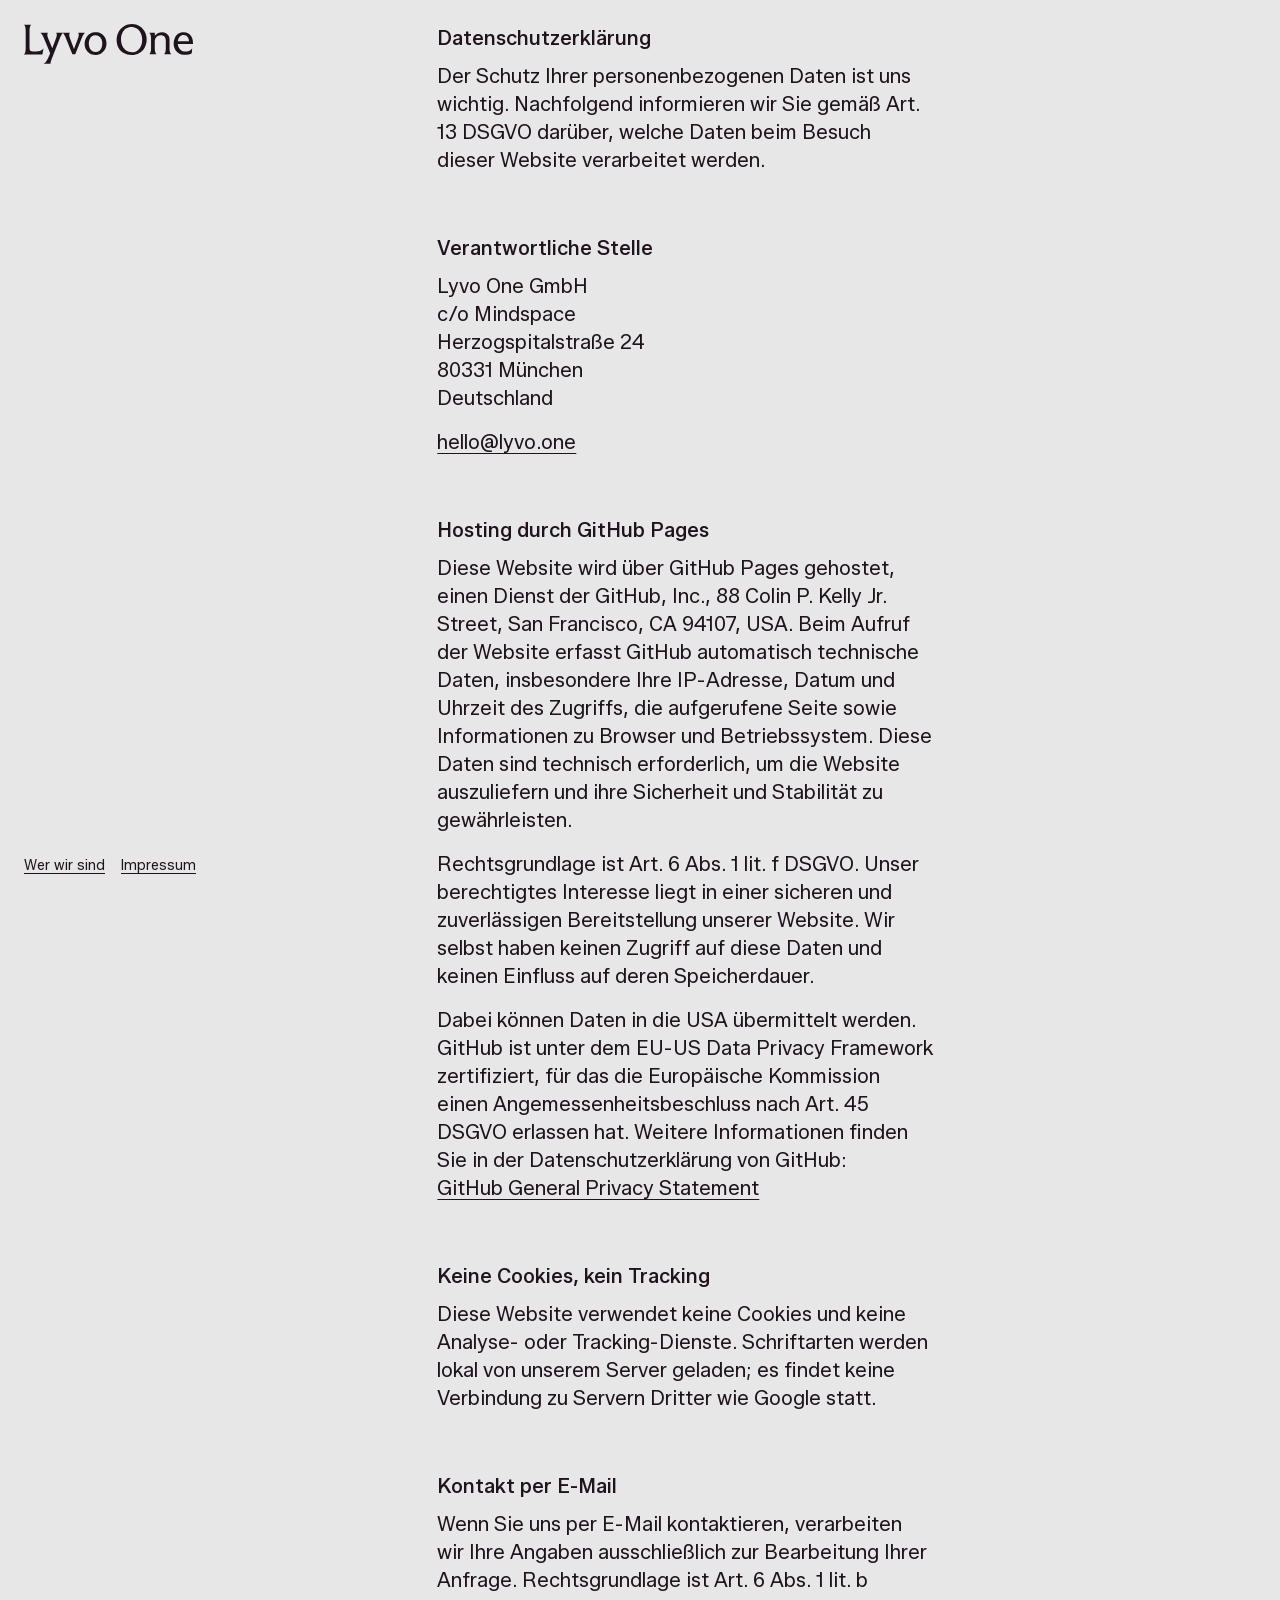
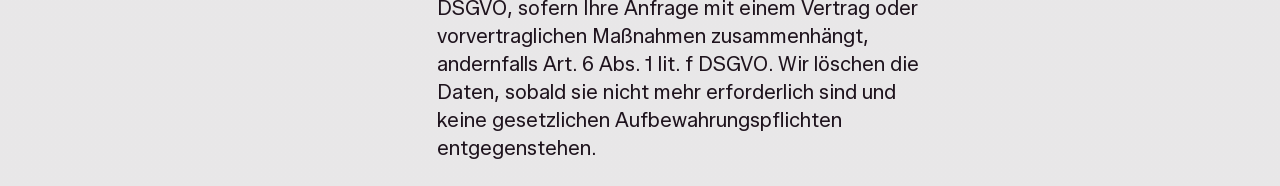
==== datenschutz.html @ 7148ee79 "Landingpage an neuen Figma-Stand anpassen - Desktop (ab 1024px): Logo, Inhalt und Navigation in der " ====
<!DOCTYPE html>
<html lang="de">
<head>
  <meta charset="utf-8">
  <meta name="viewport" content="width=device-width, initial-scale=1">
  <!-- TODO Meta: finalen Titel und Beschreibung eintragen -->
  <title>Datenschutzerklärung – Lyvo One</title>
  <meta name="description" content="Datenschutzerklärung der Lyvo One GmbH, München.">

  <!-- TODO Meta: BASE-URL auf die finale Domain ändern -->
  <link rel="canonical" href="https://lyvoone.github.io/datenschutz.html">
  <meta property="og:type" content="website">
  <meta property="og:locale" content="de_DE">
  <meta property="og:site_name" content="Lyvo One">
  <meta property="og:url" content="https://lyvoone.github.io/datenschutz.html">
  <meta property="og:title" content="Datenschutzerklärung – Lyvo One">
  <meta property="og:description" content="Datenschutzerklärung der Lyvo One GmbH, München.">
  <meta property="og:image" content="https://lyvoone.github.io/images/social-preview.jpg">
  <meta property="og:image:width" content="1280">
  <meta property="og:image:height" content="720">
  <meta property="og:image:alt" content="Lyvo One – Frau steht auf Felsen am Meer">
  <meta name="twitter:card" content="summary_large_image">
  <link rel="stylesheet" href="fonts/fonts.css">
  <link rel="stylesheet" href="css/styles.css">
</head>
<body>
  <div class="page page--legal">
    <header class="site-header">
      <a class="logo" href="index.html">
        <img src="images/logo.svg" alt="Lyvo One – zur Startseite" width="170" height="40">
      </a>
    </header>

    <main class="site-main">
      <div class="legal text">
        <section>
          <h1 class="h3">Datenschutzerklärung</h1>
          <p>Der Schutz Ihrer personenbezogenen Daten ist uns wichtig. Nachfolgend informieren wir Sie gemäß Art. 13 DSGVO darüber, welche Daten beim Besuch dieser Website verarbeitet werden.</p>
        </section>

        <section>
          <h2 class="h3">Verantwortliche Stelle</h2>
          <p>Lyvo One GmbH<br>c/o Mindspace<br>Herzogspitalstraße 24<br>80331 München<br>Deutschland</p>
          <p><a class="text-link text-link--plain" href="mailto:hello@lyvo.one">hello@lyvo.one</a></p>
        </section>

        <section>
          <h2 class="h3">Hosting durch GitHub Pages</h2>
          <p>Diese Website wird über GitHub Pages gehostet, einen Dienst der GitHub, Inc., 88 Colin P. Kelly Jr. Street, San Francisco, CA 94107, USA. Beim Aufruf der Website erfasst GitHub automatisch technische Daten, insbesondere Ihre IP-Adresse, Datum und Uhrzeit des Zugriffs, die aufgerufene Seite sowie Informationen zu Browser und Betriebssystem. Diese Daten sind technisch erforderlich, um die Website auszuliefern und ihre Sicherheit und Stabilität zu gewährleisten.</p>
          <p>Rechtsgrundlage ist Art. 6 Abs. 1 lit. f DSGVO. Unser berechtigtes Interesse liegt in einer sicheren und zuverlässigen Bereitstellung unserer Website. Wir selbst haben keinen Zugriff auf diese Daten und keinen Einfluss auf deren Speicherdauer.</p>
          <p>Dabei können Daten in die USA übermittelt werden. GitHub ist unter dem EU-US Data Privacy Framework zertifiziert, für das die Europäische Kommission einen Angemessenheitsbeschluss nach Art. 45 DSGVO erlassen hat. Weitere Informationen finden Sie in der Datenschutzerklärung von GitHub:<br><a class="text-link" href="https://docs.github.com/de/site-policy/privacy-policies/github-general-privacy-statement" target="_blank" rel="noopener">GitHub General Privacy Statement</a></p>
        </section>

        <section>
          <h2 class="h3">Keine Cookies, kein Tracking</h2>
          <p>Diese Website verwendet keine Cookies und keine Analyse- oder Tracking-Dienste. Schriftarten werden lokal von unserem Server geladen; es findet keine Verbindung zu Servern Dritter wie Google statt.</p>
        </section>

        <!-- TODO Newsletter: Abschnitt zur Newsletter-Anmeldung (Anbieter, Double-Opt-in,
             Rechtsgrundlage Art. 6 Abs. 1 lit. a DSGVO, Widerruf) ergänzen, sobald der Anbieter feststeht. -->

        <section>
          <h2 class="h3">Kontakt per E-Mail</h2>
          <p>Wenn Sie uns per E-Mail kontaktieren, verarbeiten wir Ihre Angaben ausschließlich zur Bearbeitung Ihrer Anfrage. Rechtsgrundlage ist Art. 6 Abs. 1 lit. b DSGVO, sofern Ihre Anfrage mit einem Vertrag oder vorvertraglichen Maßnahmen zusammenhängt, andernfalls Art. 6 Abs. 1 lit. f DSGVO. Wir löschen die Daten, sobald sie nicht mehr erforderlich sind und keine gesetzlichen Aufbewahrungspflichten entgegenstehen.</p>
        </section>
      </div>
    </main>

    <footer class="site-footer">
      <a class="meta-link" href="wer-wir-sind.html">Wer wir sind</a>
      <a class="meta-link" href="impressum.html">Impressum</a>
    </footer>
  </div>
</body>
</html>
---- fonts/fonts.css ----
/* vietnamese */
@font-face {
  font-family: 'Zalando Sans';
  font-style: normal;
  font-weight: 400;
  font-stretch: 100%;
  font-display: swap;
  src: url(zalando-sans-vietnamese.woff2) format('woff2');
  unicode-range: U+0102-0103, U+0110-0111, U+0128-0129, U+0168-0169, U+01A0-01A1, U+01AF-01B0, U+0300-0301, U+0303-0304, U+0308-0309, U+0323, U+0329, U+1EA0-1EF9, U+20AB;
}
/* latin-ext */
@font-face {
  font-family: 'Zalando Sans';
  font-style: normal;
  font-weight: 400;
  font-stretch: 100%;
  font-display: swap;
  src: url(zalando-sans-latin-ext.woff2) format('woff2');
  unicode-range: U+0100-02BA, U+02BD-02C5, U+02C7-02CC, U+02CE-02D7, U+02DD-02FF, U+0304, U+0308, U+0329, U+1D00-1DBF, U+1E00-1E9F, U+1EF2-1EFF, U+2020, U+20A0-20AB, U+20AD-20C0, U+2113, U+2C60-2C7F, U+A720-A7FF;
}
/* latin */
@font-face {
  font-family: 'Zalando Sans';
  font-style: normal;
  font-weight: 400;
  font-stretch: 100%;
  font-display: swap;
  src: url(zalando-sans-latin.woff2) format('woff2');
  unicode-range: U+0000-00FF, U+0131, U+0152-0153, U+02BB-02BC, U+02C6, U+02DA, U+02DC, U+0304, U+0308, U+0329, U+2000-206F, U+20AC, U+2122, U+2191, U+2193, U+2212, U+2215, U+FEFF, U+FFFD;
}
/* vietnamese */
@font-face {
  font-family: 'Zalando Sans';
  font-style: normal;
  font-weight: 500;
  font-stretch: 100%;
  font-display: swap;
  src: url(zalando-sans-vietnamese.woff2) format('woff2');
  unicode-range: U+0102-0103, U+0110-0111, U+0128-0129, U+0168-0169, U+01A0-01A1, U+01AF-01B0, U+0300-0301, U+0303-0304, U+0308-0309, U+0323, U+0329, U+1EA0-1EF9, U+20AB;
}
/* latin-ext */
@font-face {
  font-family: 'Zalando Sans';
  font-style: normal;
  font-weight: 500;
  font-stretch: 100%;
  font-display: swap;
  src: url(zalando-sans-latin-ext.woff2) format('woff2');
  unicode-range: U+0100-02BA, U+02BD-02C5, U+02C7-02CC, U+02CE-02D7, U+02DD-02FF, U+0304, U+0308, U+0329, U+1D00-1DBF, U+1E00-1E9F, U+1EF2-1EFF, U+2020, U+20A0-20AB, U+20AD-20C0, U+2113, U+2C60-2C7F, U+A720-A7FF;
}
/* latin */
@font-face {
  font-family: 'Zalando Sans';
  font-style: normal;
  font-weight: 500;
  font-stretch: 100%;
  font-display: swap;
  src: url(zalando-sans-latin.woff2) format('woff2');
  unicode-range: U+0000-00FF, U+0131, U+0152-0153, U+02BB-02BC, U+02C6, U+02DA, U+02DC, U+0304, U+0308, U+0329, U+2000-206F, U+20AC, U+2122, U+2191, U+2193, U+2212, U+2215, U+FEFF, U+FFFD;
}
---- css/styles.css ----
/* ==========================================================================
   Lyvo One – Interim Landingpage
   Tokens 1:1 aus den Figma-Variablen (Collection 1) und Textstilen.
   Mobile first, Desktop-Layout ab 1024px.
   ========================================================================== */

/* Design Tokens
   ========================================================================== */
:root {
  /* color */
  --color-dark: #1f141e;
  --color-dark-subtle: rgb(31 20 30 / 0.7);
  --color-dark-muted: rgb(31 20 30 / 0.4);
  --color-dark-20: rgb(31 20 30 / 0.2);
  --color-dark-10: rgb(31 20 30 / 0.1);
  --color-dark-5: rgb(31 20 30 / 0.05);
  --color-dark-0: rgb(31 20 30 / 0);
  --color-light: #ffffff;
  --color-light-subtle: rgb(255 255 255 / 0.6);
  --color-light-muted: rgb(255 255 255 / 0.4);
  --color-light-20: rgb(255 255 255 / 0.2);
  --color-light-10: rgb(255 255 255 / 0.15);
  --color-light-5: rgb(255 255 255 / 0.05);
  --color-light-0: rgb(255 255 255 / 0);
  --color-error: #b14945;

  /* spacing */
  --spacing-xx-small: 2px;
  --spacing-x-small: 4px;
  --spacing-small: 8px;
  --spacing-medium: 16px;
  --spacing-large: 24px;
  --spacing-x-large: 32px;
  --spacing-xx-large: 48px;
  --spacing-xxx-large: 96px;
  --spacing-big: 192px;

  /* radius */
  --radius-small: 4px;
  --radius-medium: 8px;
  --radius-large: 16px;
  --radius-x-large: 24px;
  --radius-xx-large: 48px;
  --radius-full: 9999px;

  /* typography */
  --font-family: "Zalando Sans", system-ui, -apple-system, "Segoe UI", Helvetica, Arial, sans-serif;
  --font-size-text: 20px;
  --font-size-form: 16px;
  --font-size-meta: 14px;
  --font-size-cta: 12px;
  --line-height: 1.4;        /* Textstile "text", "h3", "form-text", "meta" */
  --line-height-tight: 1.3;  /* Bildunterschrift */
  --paragraph-spacing: 10px; /* nach Zwischenüberschriften */

  --transition: 150ms ease-out;
}

/* Reset
   ========================================================================== */
*,
*::before,
*::after {
  box-sizing: border-box;
}

html {
  -webkit-text-size-adjust: 100%;
  text-size-adjust: 100%;
  /* Seitenhintergrund: color/dark-10 über color/light */
  background-color: var(--color-light);
  background-image: linear-gradient(var(--color-dark-10), var(--color-dark-10));
}

body,
h1,
h2,
p,
figure {
  margin: 0;
}

h1,
h2 {
  font-size: inherit;
  font-weight: inherit;
}

img {
  display: block;
  max-width: 100%;
  height: auto;
}

a {
  color: inherit;
}

.visually-hidden {
  position: absolute;
  width: 1px;
  height: 1px;
  margin: -1px;
  padding: 0;
  overflow: hidden;
  clip: rect(0 0 0 0);
  white-space: nowrap;
  border: 0;
}

:focus-visible {
  outline: 2px solid var(--color-dark);
  outline-offset: 2px;
}

/* Textstile (Figma: text, h3)
   ========================================================================== */
body {
  font-family: var(--font-family);
  font-size: var(--font-size-text);
  font-weight: 400;
  line-height: var(--line-height);
  color: var(--color-dark);
  -webkit-font-smoothing: antialiased;
  -moz-osx-font-smoothing: grayscale;
}

.text {
  font-size: var(--font-size-text);
  font-weight: 400;
  line-height: var(--line-height);
}

.text p + p {
  margin-top: var(--spacing-medium);
}

.h3 {
  font-size: var(--font-size-text);
  font-weight: 500;
  line-height: var(--line-height);
}

/* Textstil "meta" */
.meta-text {
  font-size: var(--font-size-meta);
  line-height: var(--line-height);
  color: var(--color-dark-subtle);
}

/* Komponenten
   ========================================================================== */

/* logo */
.logo {
  display: block;
  width: 170px;
  height: 40px;
}

.logo img {
  width: 100%;
  height: 100%;
}

/* button – type=meta-link */
.meta-link {
  display: inline-flex;
  align-items: center;
  justify-content: center;
  border-radius: var(--radius-small);
  font-size: var(--font-size-meta);
  line-height: var(--line-height);
  color: var(--color-dark);
  text-decoration: underline;
  text-decoration-thickness: from-font;
  text-underline-position: from-font;
  white-space: nowrap;
  transition: color var(--transition);
}

.meta-link:hover {
  color: var(--color-dark-subtle);
}

/* Inline-Links im Fließtext */
.text-link {
  text-decoration: underline;
  text-decoration-thickness: from-font;
  text-underline-position: from-font;
  transition: color var(--transition);
}

.text-link:hover {
  color: var(--color-dark-subtle);
}

/* button – type=primary (Textstil "cta") */
.button {
  display: inline-flex;
  flex: none;
  align-items: center;
  justify-content: center;
  height: 56px;
  padding: 0 var(--spacing-large);
  border: 0;
  border-radius: var(--radius-small);
  background-color: var(--color-dark);
  color: var(--color-light);
  font-family: inherit;
  font-size: var(--font-size-cta);
  font-weight: 500;
  font-stretch: 110%;
  line-height: 1;
  letter-spacing: 0.1em;
  text-transform: uppercase;
  white-space: nowrap;
  cursor: pointer;
  transition: background-color var(--transition);
}

.button:hover {
  background-color: var(--color-dark-subtle);
}

.button:disabled {
  cursor: progress;
  background-color: var(--color-dark-subtle);
}

/* Eingabefeld (Textstil "form-text") */
.input {
  flex: 1 1 auto;
  min-width: 0;
  height: 56px;
  padding: var(--spacing-small) var(--spacing-medium);
  border: 0;
  border-radius: var(--radius-small);
  background-color: var(--color-dark-10);
  color: var(--color-dark);
  font-family: inherit;
  font-size: var(--font-size-form);
  line-height: var(--line-height);
}

.input::placeholder {
  color: var(--color-dark-muted);
  opacity: 1;
}

/* form – Newsletter */
.newsletter {
  display: flex;
  flex-direction: column;
  gap: var(--spacing-small);
}

.newsletter__row {
  display: flex;
  gap: var(--spacing-small);
}

.newsletter__error {
  font-size: var(--font-size-meta);
  line-height: var(--line-height);
  color: var(--color-error);
}

[hidden] {
  display: none !important;
}

/* Seitenlayout – Mobile
   ========================================================================== */
.page {
  display: flex;
  flex-direction: column;
  gap: var(--spacing-large);
  min-height: 100vh;
  min-height: 100svh;
  padding: var(--spacing-xx-large) var(--spacing-large);
}

.site-main {
  display: flex;
  flex-direction: column;
  gap: var(--spacing-large);
}

.site-footer {
  display: flex;
  justify-content: flex-end;
  align-items: flex-end;
  gap: var(--spacing-medium);
  margin-top: auto;
}

/* Home */
.page--home .site-footer {
  /* Figma: Links direkt unter dem Hinweistext, linksbündig */
  justify-content: flex-start;
  margin-top: 0;
}

.hero {
  width: 100%;
  height: auto;
  aspect-ratio: 1 / 1;
  border-radius: var(--radius-small);
  object-fit: cover;
  object-position: 100% 100%;
}

.intro {
  display: flex;
  flex-direction: column;
  gap: var(--spacing-large);
}

/* Team */
.team {
  display: flex;
  flex-direction: column;
  gap: var(--spacing-large);
}

.team__member {
  display: flex;
  flex-direction: column;
  gap: var(--spacing-small);
  width: 50%;
  margin-left: auto;
}

.team__member img {
  width: 100%;
  aspect-ratio: 1;
  border-radius: var(--radius-small);
  object-fit: cover;
}

.team__member figcaption {
  font-size: var(--font-size-meta);
  line-height: var(--line-height-tight);
  letter-spacing: 0.02em;
  white-space: nowrap;
}

/* Impressum und Datenschutz */
.legal {
  max-width: 496px;
}

.legal section > * + * {
  margin-top: var(--spacing-medium);
}

.legal .h3 + * {
  margin-top: var(--paragraph-spacing);
}

.legal section + section {
  /* Leerzeile (1 × Zeilenhöhe) + 2 × Absatzabstand */
  margin-top: calc(var(--font-size-text) * var(--line-height) + 2 * var(--spacing-medium));
}

/* Seitenlayout – Tablet
   ========================================================================== */
@media (min-width: 600px) {
  .hero {
    aspect-ratio: 3 / 2;
    object-position: 64% 100%;
  }
}

/* Seitenlayout – Desktop (ab 1024px)
   Linke Spalte: Logo oben, Navigation unten. Ihre Breite entspricht einer von
   drei Spalten mit spacing/x-large Abstand (Figma: 442.67px bei 1440px).
   ========================================================================== */
@media (min-width: 1024px) {
  .page {
    container-type: inline-size;
    display: grid;
    grid-template-columns: calc((100% - 2 * var(--spacing-x-large)) / 3) minmax(0, 1fr);
    grid-template-rows: auto 1fr auto;
    gap: var(--spacing-large);
    padding: var(--spacing-large);
  }

  /* Logo bleibt beim Scrollen oben links stehen */
  .site-header {
    position: sticky;
    top: var(--spacing-large);
    grid-column: 1;
    grid-row: 1;
    align-self: start;
  }

  .site-main {
    grid-column: 2;
    grid-row: 1 / -1;
  }

  /* Navigation bleibt unten links im Viewport */
  .site-footer {
    position: sticky;
    bottom: var(--spacing-large);
    grid-column: 1;
    grid-row: 3;
    align-self: end;
    justify-content: flex-start;
    margin-top: 0;
  }

  /* Home: Text und Formular unten in der linken Spalte, Bild füllt die rechte */
  .page--home .site-main {
    display: grid;
    grid-column: 1 / -1;
    grid-template-columns: subgrid;
    grid-template-rows: subgrid;
  }

  .hero {
    grid-column: 2;
    grid-row: 1 / -1;
    width: 100%;
    height: 100%;
    aspect-ratio: auto;
    /* Bildgröße soll die Zeilenhöhen nicht beeinflussen */
    contain: size;
    object-position: 64% 100%;
  }

  .intro {
    grid-column: 1;
    grid-row: 2;
    align-self: end;
  }

  /* Team: Text so breit wie die linke Spalte, Porträt rechtsbündig */
  .team {
    flex-direction: row;
    justify-content: space-between;
    align-items: flex-start;
  }

  .team__text {
    flex: none;
    width: calc((100cqi - 2 * var(--spacing-x-large)) / 3);
  }

  .team__member {
    flex: 0 1 320px;
    width: auto;
    min-width: 0;
    margin-left: var(--spacing-large);
  }
}
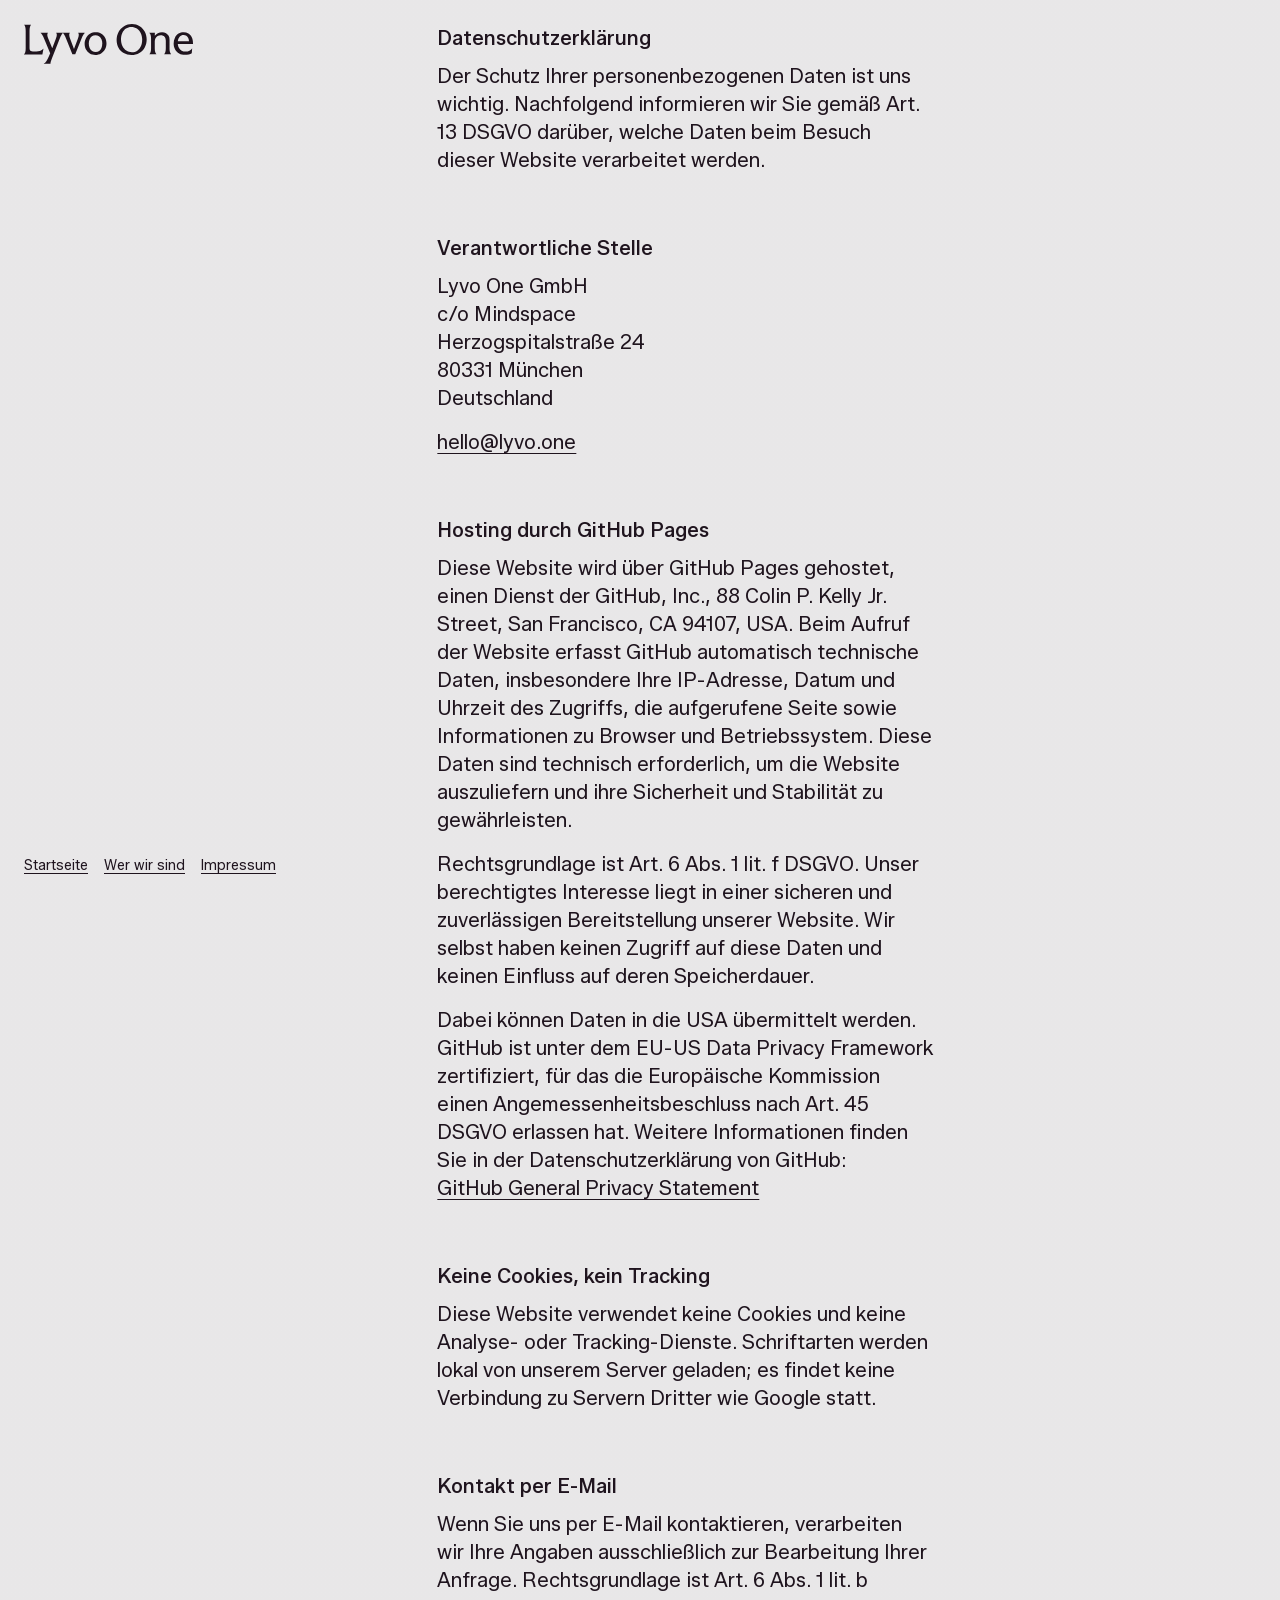
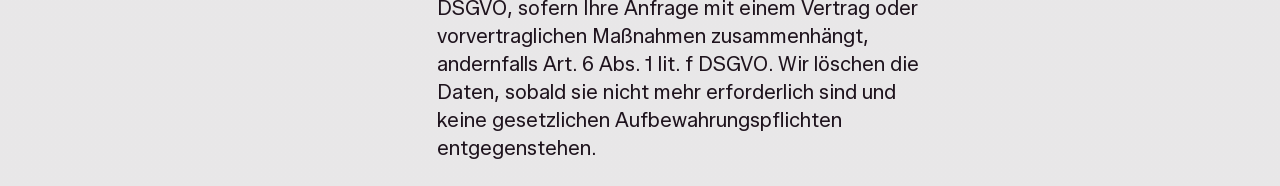
==== commit 2990c6c6: "Datenschutz: Link zur Startseite an erster Stelle Co-Authored-By: Claude Opus 5.5 <noreply@anthropic" ====
--- a/datenschutz.html
+++ b/datenschutz.html
@@ -67,6 +67,7 @@
     </main>
 
     <footer class="site-footer">
+      <a class="meta-link" href="index.html">Startseite</a>
       <a class="meta-link" href="wer-wir-sind.html">Wer wir sind</a>
       <a class="meta-link" href="impressum.html">Impressum</a>
     </footer>
--- a/css/styles.css
+++ b/css/styles.css
@@ -248,6 +248,16 @@
   opacity: 1;
 }
 
+/* state=focus: 2px Rahmen innen, Platzhalter ausgeblendet */
+.input:focus {
+  outline: none;
+  box-shadow: inset 0 0 0 2px var(--color-dark);
+}
+
+.input:focus::placeholder {
+  color: transparent;
+}
+
 /* form – Newsletter */
 .newsletter {
   display: flex;
@@ -454,5 +464,8 @@
     width: auto;
     min-width: 0;
     margin-left: var(--spacing-large);
-  }
-}
+    /* Porträt bleibt beim Scrollen des Textes oben rechts stehen */
+    position: sticky;
+    top: var(--spacing-large);
+  }
+}
